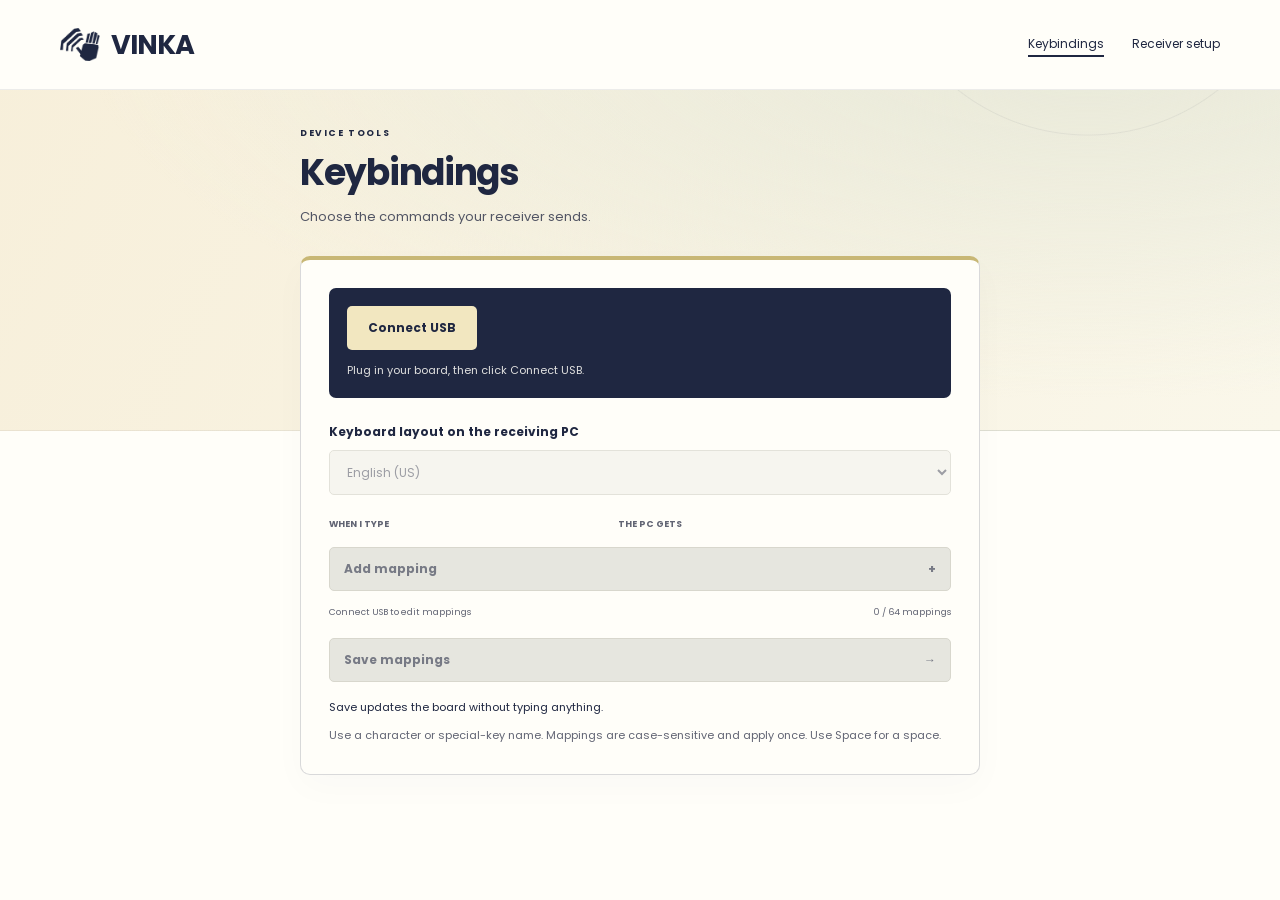
==== keybinding/index.html @ b8def7ca "Publish Vinka website" ====
<!doctype html>
<html lang="en">
<head>
  <meta charset="utf-8">
  <meta name="viewport" content="width=device-width,initial-scale=1">
  <meta name="color-scheme" content="light">
  <meta name="referrer" content="no-referrer">
  <meta http-equiv="Content-Security-Policy" content="default-src 'self'; connect-src 'none'; object-src 'none'; base-uri 'none'; form-action 'none'">
  <meta name="theme-color" content="#fffef9">
  <title>Vinka | Keybindings</title>
  <link rel="icon" type="image/png" href="../shared/images/vinka-mark.png">
  <link rel="stylesheet" href="../shared/style.css">
  <script src="vendor/qrcodegen.js" defer></script>
  <script src="../shared/device.js" defer></script>
  <script src="app.js" defer></script>
</head>
<body class="tool-page mapping-page">
  <a class="skip-link" href="#main">Skip to controls</a>
  <header class="tool-header"><div class="tool-header-inner"><a class="brand" href="../" aria-label="Vinka home" data-usb-navigation><img src="../shared/images/vinka-mark.png" alt="" width="40" height="36"><span>VINKA</span></a><nav class="tool-nav" aria-label="Device tools"><a href="../keybinding/" aria-current="page" data-usb-navigation>Keybindings</a><a href="../setup/" data-usb-navigation>Receiver setup</a></nav></div></header>
  <main class="app" id="main" tabindex="-1">
    <div class="tool-intro"><p class="tool-eyebrow">DEVICE TOOLS</p><h1>Keybindings</h1><p>Choose the commands your receiver sends.</p></div>
    <div class="panel" aria-label="Keybinding editor">
      <section class="usb-panel" aria-label="USB connection">
        <div class="usb-actions">
          <button id="usb-connect" type="button">Connect USB</button>
          <button id="usb-disconnect" type="button" class="secondary" hidden>Disconnect</button>
        </div>
        <p id="usb-status" class="usb-status" role="status">Plug in your board, then click Connect USB.</p>
      </section>
      <form id="mapping-form">
        <label for="layout">Keyboard layout on the receiving PC</label>
        <select id="layout"><option value="us">English (US)</option><option value="sv">Swedish (SE)</option></select>
        <div class="mapping-labels" aria-hidden="true"><span>WHEN I TYPE</span><span>THE PC GETS</span></div>
        <div id="mapping-rows"></div>
        <datalist id="special-keys"><option value="Space"><option value="Enter"><option value="Backspace"><option value="Tab"><option value="ArrowLeft"><option value="ArrowRight"><option value="ArrowUp"><option value="ArrowDown"></datalist>
        <button id="add-mapping" type="button" class="secondary">Add mapping <span aria-hidden="true">+</span></button>
        <div class="field-meta"><span id="connection">Connect USB to edit mappings</span><span id="mapping-count">0 / 64 mappings</span></div>
        <button id="save" disabled>Save mappings <span aria-hidden="true">→</span></button>
      </form>
      <p id="result" class="result" role="status" aria-live="polite">Save updates the board without typing anything.</p>
      <small>Use a character or special-key name. Mappings are case-sensitive and apply once. Use Space for a space.</small>
      <section id="phone-pairing" class="phone-pairing" aria-labelledby="phone-heading" hidden>
        <a id="qr-link" href="#" target="_blank" rel="noopener noreferrer" aria-label="Open the paired Wi-Fi keyboard page"><canvas id="phone-qr" role="img" aria-label="QR code for the paired Wi-Fi keyboard page"></canvas></a>
        <div><h2 id="phone-heading">Keyboard link</h2><p>Use the same Wi-Fi network on your phone.</p><a id="phone-link" class="phone-link" href="#" target="_blank" rel="noopener noreferrer">Open Wi-Fi keyboard ↗</a></div>
      </section>
    </div>
  </main>
</body>
</html>
---- shared/style.css ----
@font-face {
  font-family: Poppins;
  src: url("fonts/Poppins-Regular.ttf") format("truetype");
  font-weight: 400;
  font-display: swap;
}
@font-face {
  font-family: Poppins;
  src: url("fonts/Poppins-Bold.ttf") format("truetype");
  font-weight: 700;
  font-display: swap;
}
:root {
  color-scheme: light;
  font-family: Poppins, "Segoe UI", Arial, sans-serif;
  color: #1f2741;
  background: #fffef9;
  --navy: #1f2741;
  --cream: #f2e7c0;
  --paper: #fffef9;
  --muted: #626574;
  --line: #d8d7cd;
}
* { box-sizing: border-box; }
body { margin: 0; font-size: 12px; line-height: 1.7; }
.app { max-width: 720px; margin: auto; padding: 36px 20px 56px; }
.tool-page { position: relative; isolation: isolate; background: var(--paper); }
.tool-page::before { content: ""; position: absolute; z-index: -1; top: 0; left: 0; right: 0; height: 430px; background: radial-gradient(circle at 85% -75px, transparent 209px, #1f274110 210px, transparent 211px), radial-gradient(ellipse at 85% 10%, #e8e9d9, transparent 65%), linear-gradient(115deg, #f7efda, #faf7ea); border-bottom: 1px solid #1f274110; }
.tool-header { background: var(--paper); border-bottom: 1px solid #1f274115; }
.tool-header-inner { display: flex; align-items: center; justify-content: space-between; gap: 28px; width: min(1160px, calc(100% - 96px)); margin-inline: auto; min-height: 89px; padding-block: 20px; }
.tool-header .brand { text-decoration: none; font-size: 27px; gap: 11px; }
.tool-nav { display: flex; align-items: center; gap: 28px; }
.tool-nav a { display: inline-flex; align-items: center; min-height: 44px; font-size: 12px; text-decoration: none; }
.tool-nav a:hover, .tool-nav a[aria-current] { text-decoration: underline; text-underline-offset: 7px; text-decoration-thickness: 2px; }
.tool-badge { padding: 6px 11px; border: 1px solid #1f274125; border-radius: 4px; font-size: 10px; color: var(--muted); }
.tool-intro { margin-bottom: 26px; }
.tool-eyebrow { font-size: 9px; font-weight: 700; letter-spacing: 1.6px; }
.tool-intro h1 { margin: 10px 0 11px; font-size: 36px; line-height: 1.2; font-weight: 700; letter-spacing: -1.3px; text-align: left; }
.tool-intro > p:last-child { color: #525564; font-size: 13px; line-height: 1.9; }
.skip-link { position: fixed; top: 10px; left: 10px; z-index: 10; transform: translateY(-200%); padding: 8px 16px; background: var(--navy); color: var(--cream); }
.skip-link:focus { transform: none; }
.brand { display: inline-flex; align-items: center; gap: 10px; font-size: 25px; font-weight: 700; letter-spacing: -1px; line-height: 1; }
.brand img { display: block; width: 40px; height: 36px; object-fit: contain; }
h1 { margin: 0; font-size: 14px; font-weight: 400; text-align: right; }
h2 { margin: 0; font-size: 12px; font-weight: 700; }
p { margin: 0; }
.panel { padding: 28px; border: 1px solid #1f27412b; border-top: 4px solid #c8b775; border-radius: 10px; background: var(--paper); box-shadow: 0 12px 36px #1f274106; }
label { display: block; margin: 20px 0 8px; font-size: 12px; font-weight: 700; }
input, select, textarea { width: 100%; border: 1px solid #a6a8ae; border-radius: 5px; padding: 12px 13px; background: var(--paper); color: var(--navy); font: inherit; outline: none; }
input, select { min-height: 44px; }
textarea { min-height: 108px; resize: vertical; font-size: 20px; line-height: 1.5; caret-color: var(--navy); }
input:focus, select:focus, textarea:focus { border-color: var(--navy); box-shadow: 0 0 0 3px #1f27411c; }
input:disabled, select:disabled, textarea:disabled { background: #f3f2eb; border-color: var(--line); color: #737581; }
input::placeholder { color: #777a85; }
button, .link-button { display: flex; align-items: center; justify-content: space-between; gap: 10px; width: 100%; min-height: 44px; padding: 11px 14px; border: 1px solid transparent; border-radius: 5px; background: var(--navy); color: var(--paper); font: 700 12px Poppins, "Segoe UI", sans-serif; text-decoration: none; cursor: pointer; touch-action: manipulation; }
button:hover:not(:disabled), .link-button:hover { background: #333f62; }
button:disabled { background: #e6e6df; border-color: var(--line); color: #777a85; cursor: not-allowed; }
button:focus-visible, a:focus-visible { outline: 3px solid #53678e; outline-offset: 3px; }
a { color: var(--navy); text-underline-offset: 3px; }
[hidden] { display: none !important; }
.help, small { display: block; color: var(--muted); font-size: 11px; line-height: 1.8; }
.help { margin-top: 8px; }
.result { margin: 16px 0 8px; min-height: 20px; font-size: 11px; overflow-wrap: anywhere; }
.result.success { color: #29633d; }
.result.error, #error { color: #a02e2b; }
.usb-panel, .connection-panel { padding: 18px; margin-bottom: 24px; border-radius: 7px; background: var(--navy); color: var(--paper); }
.usb-actions { display: flex; flex-wrap: wrap; gap: 10px; }
.usb-actions button { width: auto; min-width: 130px; justify-content: center; background: var(--cream); color: var(--navy); }
.usb-actions button:hover:not(:disabled) { background: #fff4cf; }
.usb-actions .secondary { min-width: 100px; margin: 0; border-color: #9297a7; background: transparent; color: var(--cream); }
.usb-actions .secondary:hover:not(:disabled) { background: #333f62; }
.usb-status { margin-top: 11px; color: #e0e0df; font-size: 11px; }
.usb-status.error { color: #ffc6b9; }
.secondary { margin: 14px 0; border-color: #a6a8ae; background: transparent; color: var(--navy); }
.secondary:hover:not(:disabled), .remove-mapping:hover:not(:disabled) { background: var(--cream); }
.field-meta { display: flex; justify-content: space-between; gap: 12px; margin: 12px 0 18px; color: var(--muted); font-size: 9px; }
.mapping-labels, .mapping-row { display: grid; grid-template-columns: minmax(0, 1fr) minmax(0, 1fr) 44px; gap: 10px; }
.mapping-labels { margin: 22px 0 8px; font-size: 9px; font-weight: 700; color: var(--muted); }
.mapping-row { margin-bottom: 10px; }
.mapping-row input { min-width: 0; }
.remove-mapping { justify-content: center; padding: 0; border-color: var(--line); background: #eff0e9; color: var(--navy); font-size: 18px; }
.phone-pairing { display: flex; align-items: center; gap: 24px; margin-top: 24px; padding: 22px; border: 1px solid #1f274115; border-radius: 7px; background: #eff0e9; }
.phone-pairing > a { flex: none; }
.phone-pairing canvas { display: block; border: 1px solid #1f274115; width: 176px; height: 176px; max-width: 100%; image-rendering: pixelated; }
.phone-pairing p { margin: 6px 0; color: var(--muted); font-size: 10px; }
.phone-link { display: inline-flex; align-items: center; min-height: 44px; font-size: 12px; }
.setup-form { margin-top: 16px; }
.setup-form button { margin-top: 22px; }
.link-button { margin: 16px 0; border-color: #d5c797; background: var(--cream); color: var(--navy); }
.link-button:hover { background: #e9dba9; }
.privacy-note { padding-top: 14px; margin-top: 18px; border-top: 1px solid var(--line); }
#status { display: flex; align-items: center; gap: 9px; color: #e0e0df; font-size: 11px; overflow-wrap: anywhere; }
#status::before { content: ""; flex: none; width: 7px; height: 7px; border: 1px solid #b2b5c0; border-radius: 50%; }
#status.ready { color: #fff4cf; }
#status.ready::before { background: #fff4cf; border-color: #fff4cf; }
.setup-page #status { display: block; color: inherit; }
.setup-page #status::before { display: none; }
.setup-page #status.success { color: #29633d; }
.setup-page #status.error { color: #a02e2b; }
.keyboard-page label { margin-top: 0; }
.keyboard-page textarea { max-height: 280px; }
.control-section { margin-top: 20px; padding-top: 18px; border-top: 1px solid var(--line); }
.section-heading { display: flex; align-items: center; justify-content: space-between; gap: 10px; margin-bottom: 10px; }
.section-note { color: var(--muted); font-size: 9px; }
.modifiers, .keys { display: grid; grid-template-columns: repeat(4, minmax(0, 1fr)); gap: 8px; }
.modifiers button, .keys button { justify-content: center; min-width: 0; padding: 10px 6px; border-color: #c8c8c0; background: #faf7eb; color: var(--navy); font-size: 12px; }
.keys button { min-height: 50px; }
.modifiers button[aria-pressed=true], .keys #stop { background: var(--navy); border-color: var(--navy); color: var(--cream); }
.modifiers button:hover:not(:disabled), .keys button:hover:not(:disabled) { background: #eee5c7; border-color: #a19b83; }
.modifiers button[aria-pressed=true]:hover:not(:disabled), .keys #stop:hover:not(:disabled) { background: #333f62; border-color: #333f62; }
.keys button[data-key^=Arrow] { font-family: "Segoe UI Symbol", system-ui, sans-serif; font-size: 22px; font-weight: 400; }
.keyboard-page button:disabled { background: #f0efe9; border-color: #dddcd4; color: #92938e; }
.keys #stop:disabled { background: #e6e6df; border-color: var(--line); color: #92938e; }
#error { margin-top: 14px; font-size: 10px; overflow-wrap: anywhere; }
#error:empty { display: none; }
.preview-note { margin-bottom: 20px; padding: 12px 16px; border: 1px solid #d5c797; border-radius: 7px; background: var(--cream); font-size: 11px; }
.preview-output { margin-top: 12px; padding: 10px 12px; border-radius: 5px; background: #eff0e9; color: var(--navy); font-size: 12px; white-space: pre-wrap; overflow-wrap: anywhere; }
@media (max-width: 540px) {
  .app { padding: 27px 18px 36px; }
  .tool-header-inner { width: calc(100% - 36px); min-height: 76px; padding-block: 16px; gap: 18px; }
  .tool-header .brand { font-size: 22px; gap: 8px; }
  .tool-header .brand img { width: 33px; height: 30px; }
  .tool-nav { gap: 18px; }
  .tool-nav a { font-size: 11px; }
  .tool-page::before { height: 410px; }
  .tool-intro { margin-bottom: 23px; }
  .tool-intro h1 { font-size: 31px; margin-top: 10px; }
  .tool-intro > p:last-child { font-size: 12px; }
  .brand { gap: 8px; font-size: 22px; }
  .brand img { width: 34px; height: 31px; }
  h1 { font-size: 12px; }
  .panel { padding: 21px 18px; }
  .mapping-row, .mapping-labels { gap: 8px; }
  .field-meta { flex-wrap: wrap; font-size: 9px; }
  .phone-pairing { flex-direction: column; align-items: flex-start; gap: 14px; padding: 18px; }
  .modifiers, .keys { gap: 7px; }
  .modifiers button, .keys button { font-size: 11px; }
}
@media (max-width: 420px) {
  .mapping-page .tool-header-inner, .setup-page .tool-header-inner { flex-wrap: wrap; gap: 12px; padding-bottom: 0; }
  .tool-nav { width: 100%; justify-content: space-between; border-top: 1px solid #1f274115; }
  .mapping-page .tool-header .brand, .setup-page .tool-header .brand { min-height: 39px; }
  .phone-pairing canvas { width: 166px; height: 166px; }
  .usb-actions button { flex: 1; min-width: 120px; }
  .usb-actions .secondary { min-width: 100px; }
  .mapping-labels { font-size: 8px; }
}
@media (max-width: 360px) { .modifiers button, .keys button { font-size: 10px; padding-inline: 3px; white-space: nowrap; } }
@media (max-width: 1000px) and (min-width: 541px) { .tool-header-inner { width: calc(100% - 64px); } }
@media (prefers-reduced-motion: reduce) { * { scroll-behavior: auto; } }
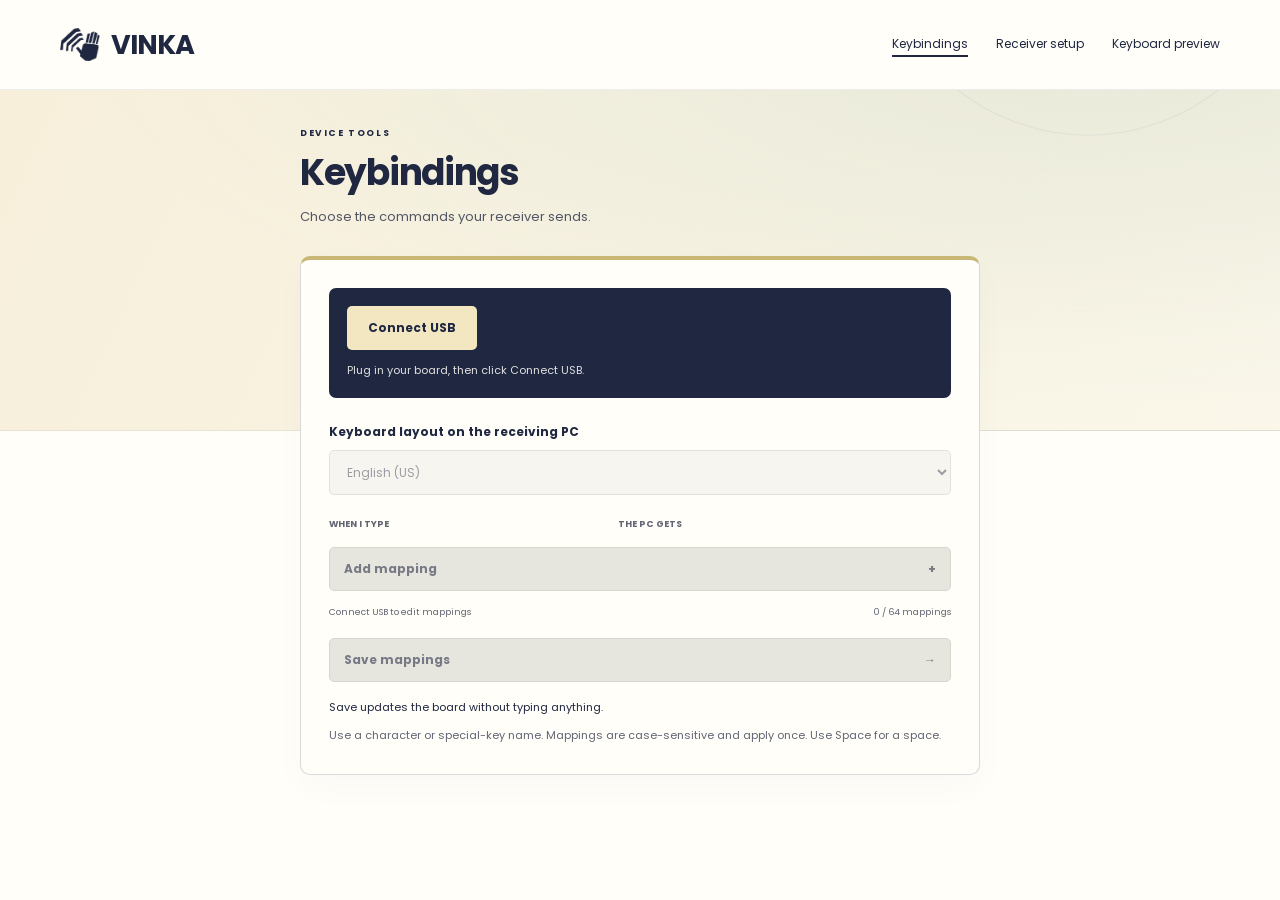
==== commit b8aa1621: "Update website" ====
--- a/keybinding/index.html
+++ b/keybinding/index.html
@@ -16,7 +16,7 @@
 </head>
 <body class="tool-page mapping-page">
   <a class="skip-link" href="#main">Skip to controls</a>
-  <header class="tool-header"><div class="tool-header-inner"><a class="brand" href="../" aria-label="Vinka home" data-usb-navigation><img src="../shared/images/vinka-mark.png" alt="" width="40" height="36"><span>VINKA</span></a><nav class="tool-nav" aria-label="Device tools"><a href="../keybinding/" aria-current="page" data-usb-navigation>Keybindings</a><a href="../setup/" data-usb-navigation>Receiver setup</a></nav></div></header>
+  <header class="tool-header"><div class="tool-header-inner"><a class="brand" href="../" aria-label="Vinka home" data-usb-navigation><img src="../shared/images/vinka-mark.png" alt="" width="40" height="36"><span>VINKA</span></a><nav class="tool-nav" aria-label="Device tools"><a href="../keybinding/" aria-current="page" data-usb-navigation>Keybindings</a><a href="../setup/" data-usb-navigation>Receiver setup</a><a href="../keyboard/?preview=1" data-usb-navigation>Keyboard preview</a></nav></div></header>
   <main class="app" id="main" tabindex="-1">
     <div class="tool-intro"><p class="tool-eyebrow">DEVICE TOOLS</p><h1>Keybindings</h1><p>Choose the commands your receiver sends.</p></div>
     <div class="panel" aria-label="Keybinding editor">
--- a/shared/style.css
+++ b/shared/style.css
@@ -29,6 +29,7 @@
 .tool-header { background: var(--paper); border-bottom: 1px solid #1f274115; }
 .tool-header-inner { display: flex; align-items: center; justify-content: space-between; gap: 28px; width: min(1160px, calc(100% - 96px)); margin-inline: auto; min-height: 89px; padding-block: 20px; }
 .tool-header .brand { text-decoration: none; font-size: 27px; gap: 11px; }
+.tool-nav[hidden] { display: none; }
 .tool-nav { display: flex; align-items: center; gap: 28px; }
 .tool-nav a { display: inline-flex; align-items: center; min-height: 44px; font-size: 12px; text-decoration: none; }
 .tool-nav a:hover, .tool-nav a[aria-current] { text-decoration: underline; text-underline-offset: 7px; text-decoration-thickness: 2px; }
@@ -137,9 +138,9 @@
   .modifiers button, .keys button { font-size: 11px; }
 }
 @media (max-width: 420px) {
-  .mapping-page .tool-header-inner, .setup-page .tool-header-inner { flex-wrap: wrap; gap: 12px; padding-bottom: 0; }
+  .mapping-page .tool-header-inner, .setup-page .tool-header-inner, .preview-page .tool-header-inner { flex-wrap: wrap; gap: 12px; padding-bottom: 0; }
   .tool-nav { width: 100%; justify-content: space-between; border-top: 1px solid #1f274115; }
-  .mapping-page .tool-header .brand, .setup-page .tool-header .brand { min-height: 39px; }
+  .mapping-page .tool-header .brand, .setup-page .tool-header .brand, .preview-page .tool-header .brand { min-height: 39px; }
   .phone-pairing canvas { width: 166px; height: 166px; }
   .usb-actions button { flex: 1; min-width: 120px; }
   .usb-actions .secondary { min-width: 100px; }
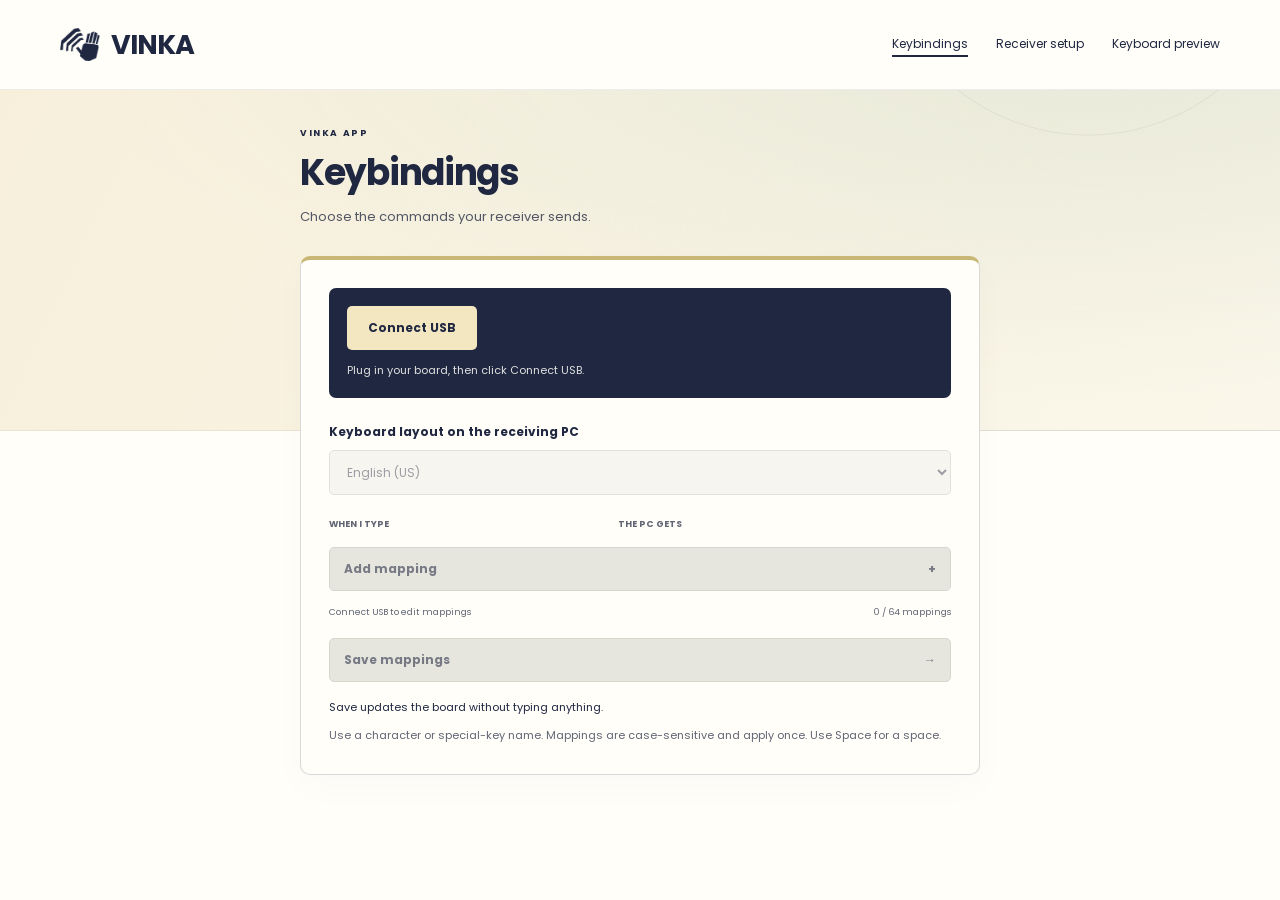
==== commit 87e86182: "Update website" ====
--- a/keybinding/index.html
+++ b/keybinding/index.html
@@ -18,7 +18,7 @@
   <a class="skip-link" href="#main">Skip to controls</a>
   <header class="tool-header"><div class="tool-header-inner"><a class="brand" href="../" aria-label="Vinka home" data-usb-navigation><img src="../shared/images/vinka-mark.png" alt="" width="40" height="36"><span>VINKA</span></a><nav class="tool-nav" aria-label="Device tools"><a href="../keybinding/" aria-current="page" data-usb-navigation>Keybindings</a><a href="../setup/" data-usb-navigation>Receiver setup</a><a href="../keyboard/?preview=1" data-usb-navigation>Keyboard preview</a></nav></div></header>
   <main class="app" id="main" tabindex="-1">
-    <div class="tool-intro"><p class="tool-eyebrow">DEVICE TOOLS</p><h1>Keybindings</h1><p>Choose the commands your receiver sends.</p></div>
+    <div class="tool-intro"><p class="tool-eyebrow">VINKA APP</p><h1>Keybindings</h1><p>Choose the commands your receiver sends.</p></div>
     <div class="panel" aria-label="Keybinding editor">
       <section class="usb-panel" aria-label="USB connection">
         <div class="usb-actions">
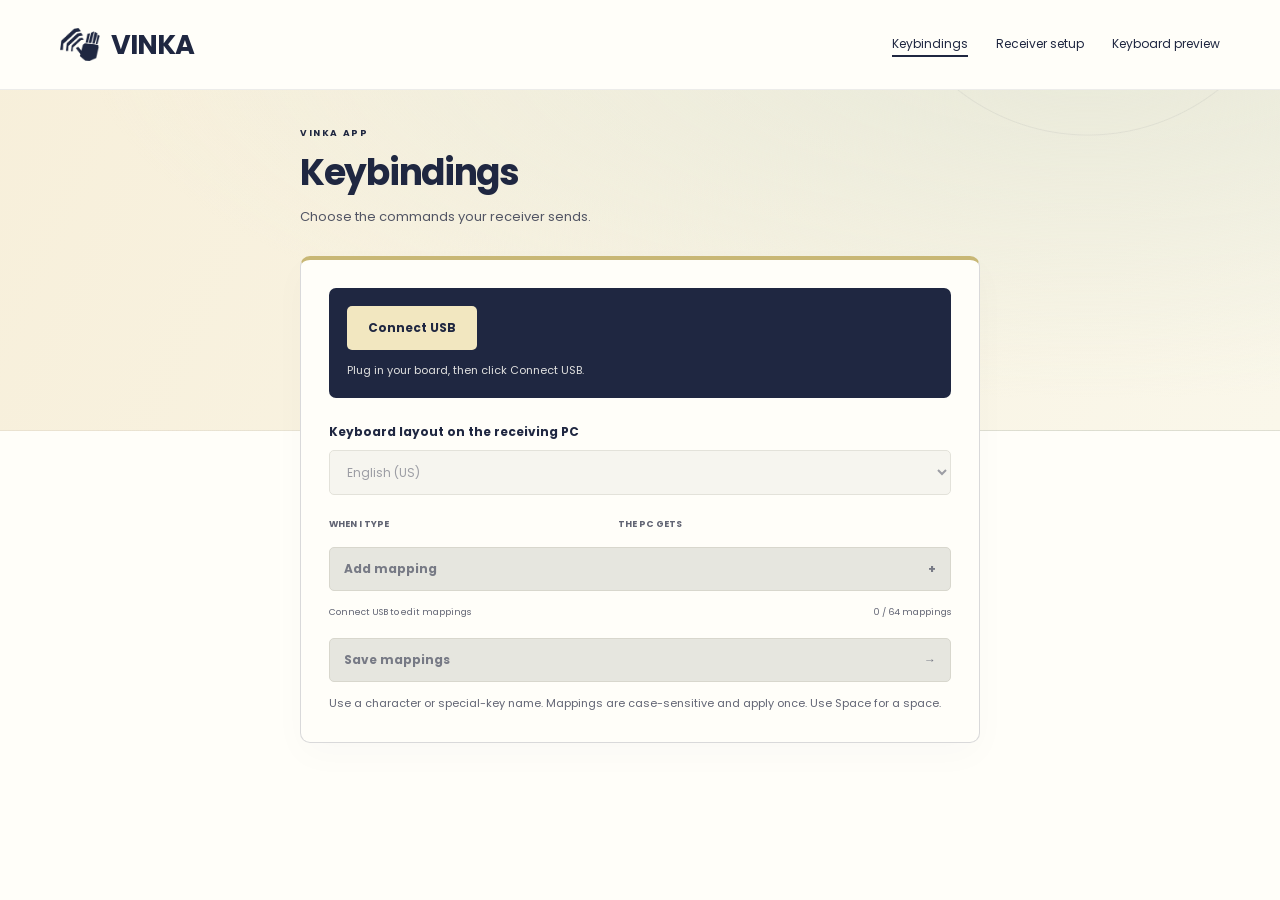
==== commit b7fb474f: "Update website" ====
--- a/keybinding/index.html
+++ b/keybinding/index.html
@@ -9,7 +9,7 @@
   <meta name="theme-color" content="#fffef9">
   <title>Vinka | Keybindings</title>
   <link rel="icon" type="image/png" href="../shared/images/vinka-mark.png">
-  <link rel="stylesheet" href="../shared/style.css">
+  <link rel="stylesheet" href="../shared/style.css?v=2">
   <script src="vendor/qrcodegen.js" defer></script>
   <script src="../shared/device.js" defer></script>
   <script src="app.js" defer></script>
@@ -37,7 +37,7 @@
         <div class="field-meta"><span id="connection">Connect USB to edit mappings</span><span id="mapping-count">0 / 64 mappings</span></div>
         <button id="save" disabled>Save mappings <span aria-hidden="true">→</span></button>
       </form>
-      <p id="result" class="result" role="status" aria-live="polite">Save updates the board without typing anything.</p>
+      <p id="result" class="result" role="status" aria-live="polite"></p>
       <small>Use a character or special-key name. Mappings are case-sensitive and apply once. Use Space for a space.</small>
       <section id="phone-pairing" class="phone-pairing" aria-labelledby="phone-heading" hidden>
         <a id="qr-link" href="#" target="_blank" rel="noopener noreferrer" aria-label="Open the paired Wi-Fi keyboard page"><canvas id="phone-qr" role="img" aria-label="QR code for the paired Wi-Fi keyboard page"></canvas></a>
--- a/shared/style.css
+++ b/shared/style.css
@@ -62,6 +62,8 @@
 .help, small { display: block; color: var(--muted); font-size: 11px; line-height: 1.8; }
 .help { margin-top: 8px; }
 .result { margin: 16px 0 8px; min-height: 20px; font-size: 11px; overflow-wrap: anywhere; }
+.mapping-page .result:empty { display: none; }
+.mapping-page small { margin-top: 12px; }
 .result.success { color: #29633d; }
 .result.error, #error { color: #a02e2b; }
 .usb-panel, .connection-panel { padding: 18px; margin-bottom: 24px; border-radius: 7px; background: var(--navy); color: var(--paper); }
